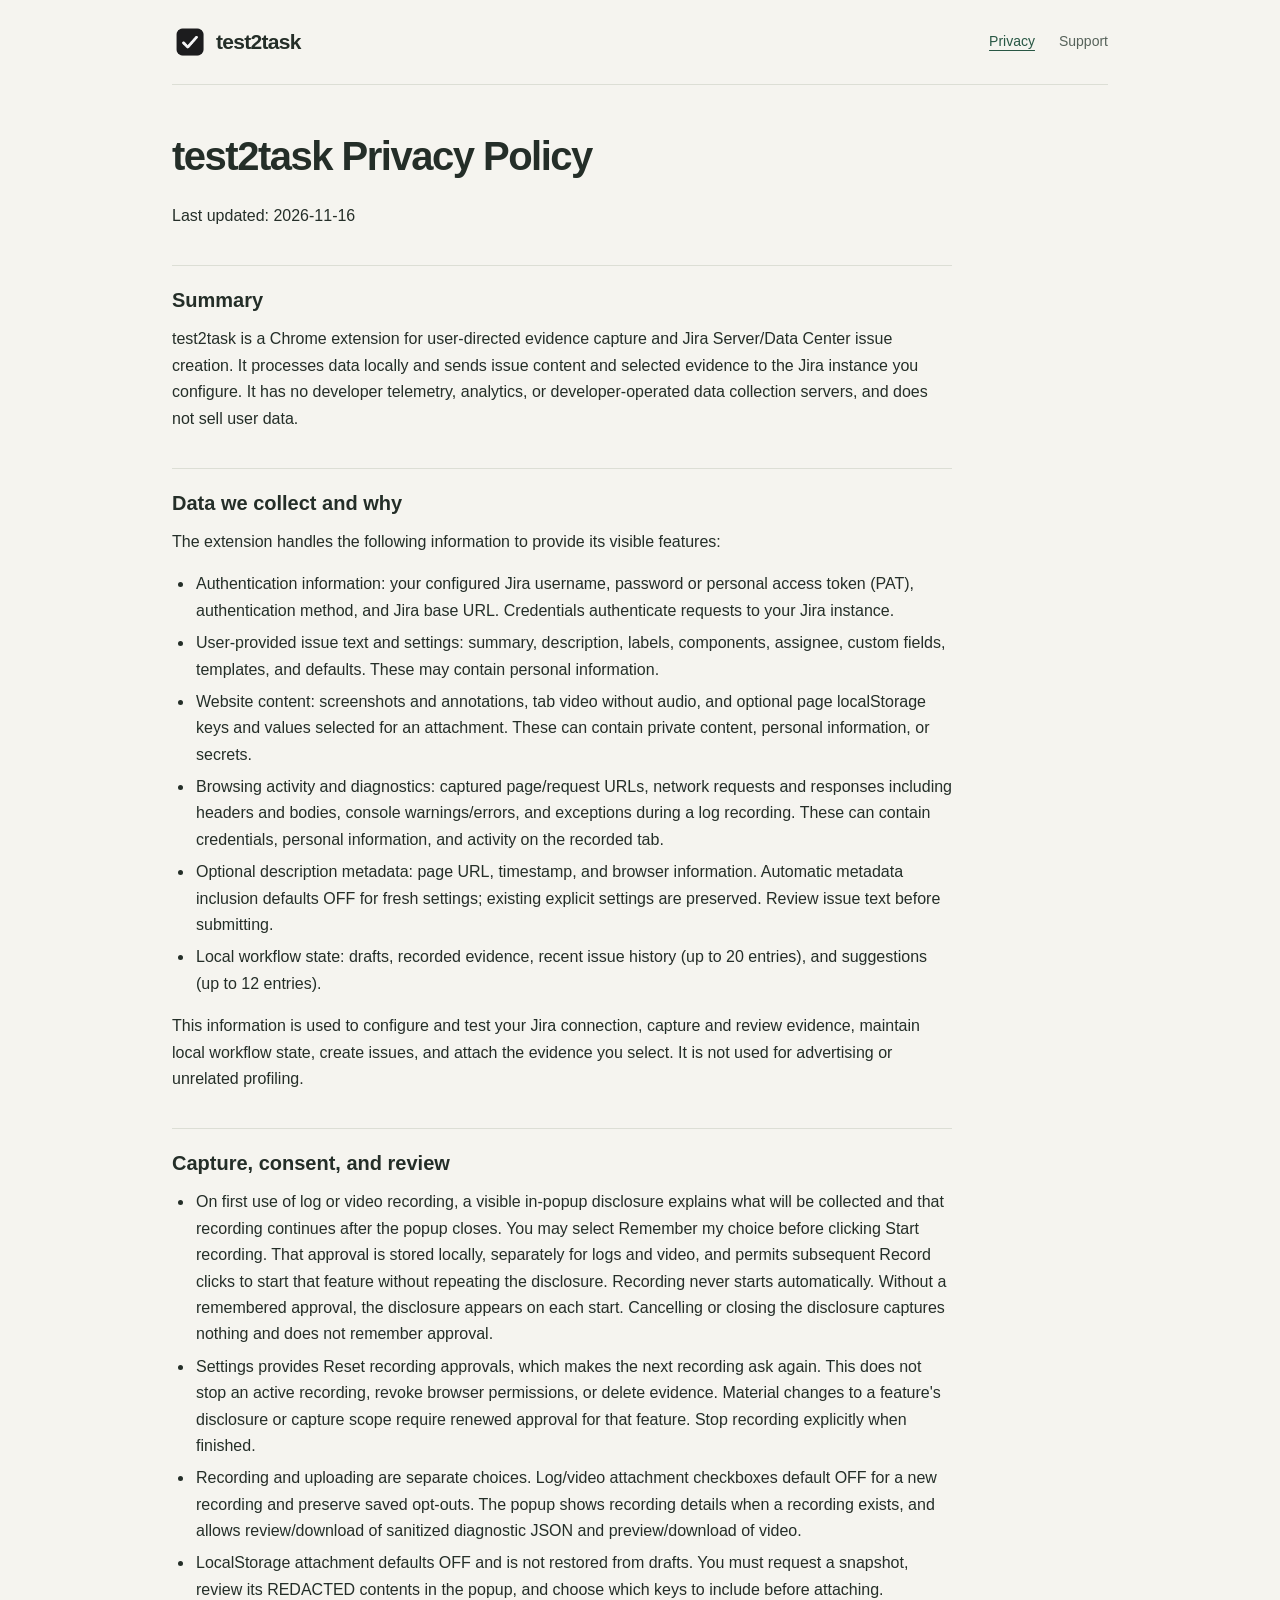
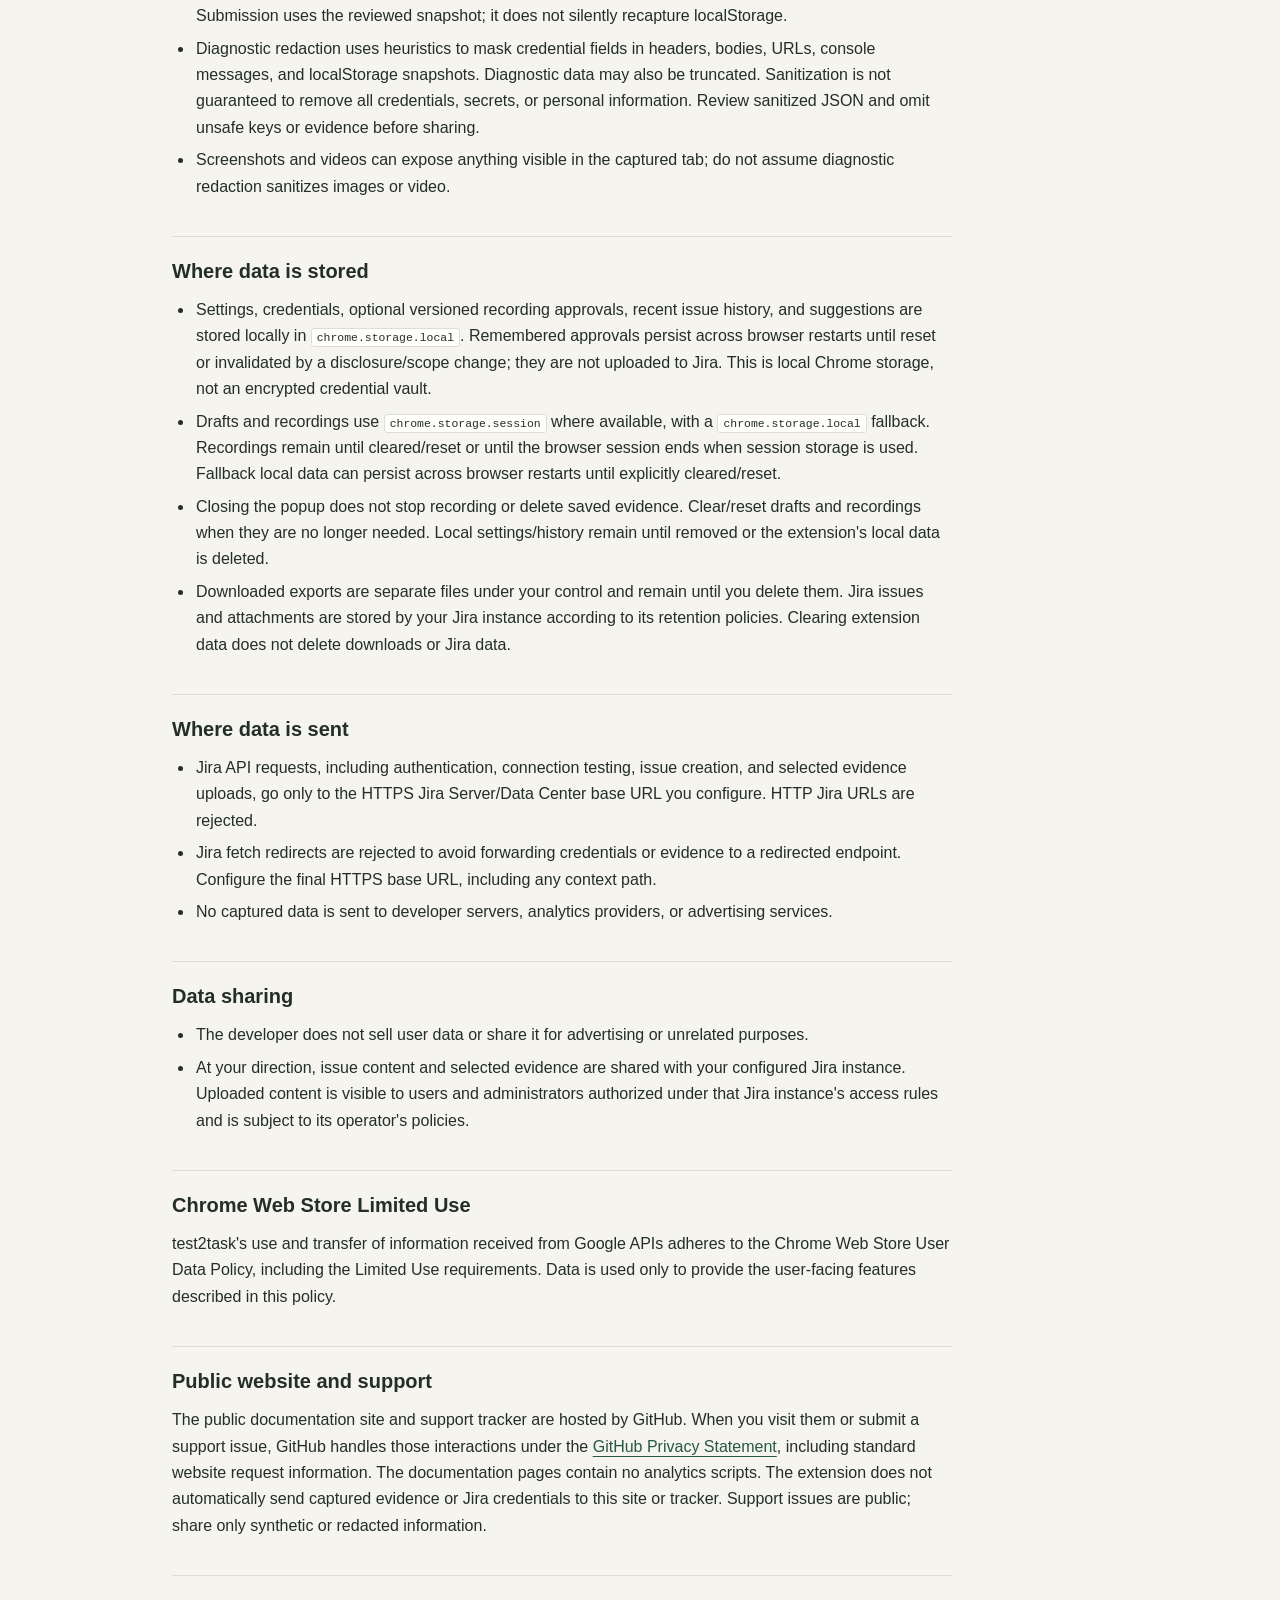
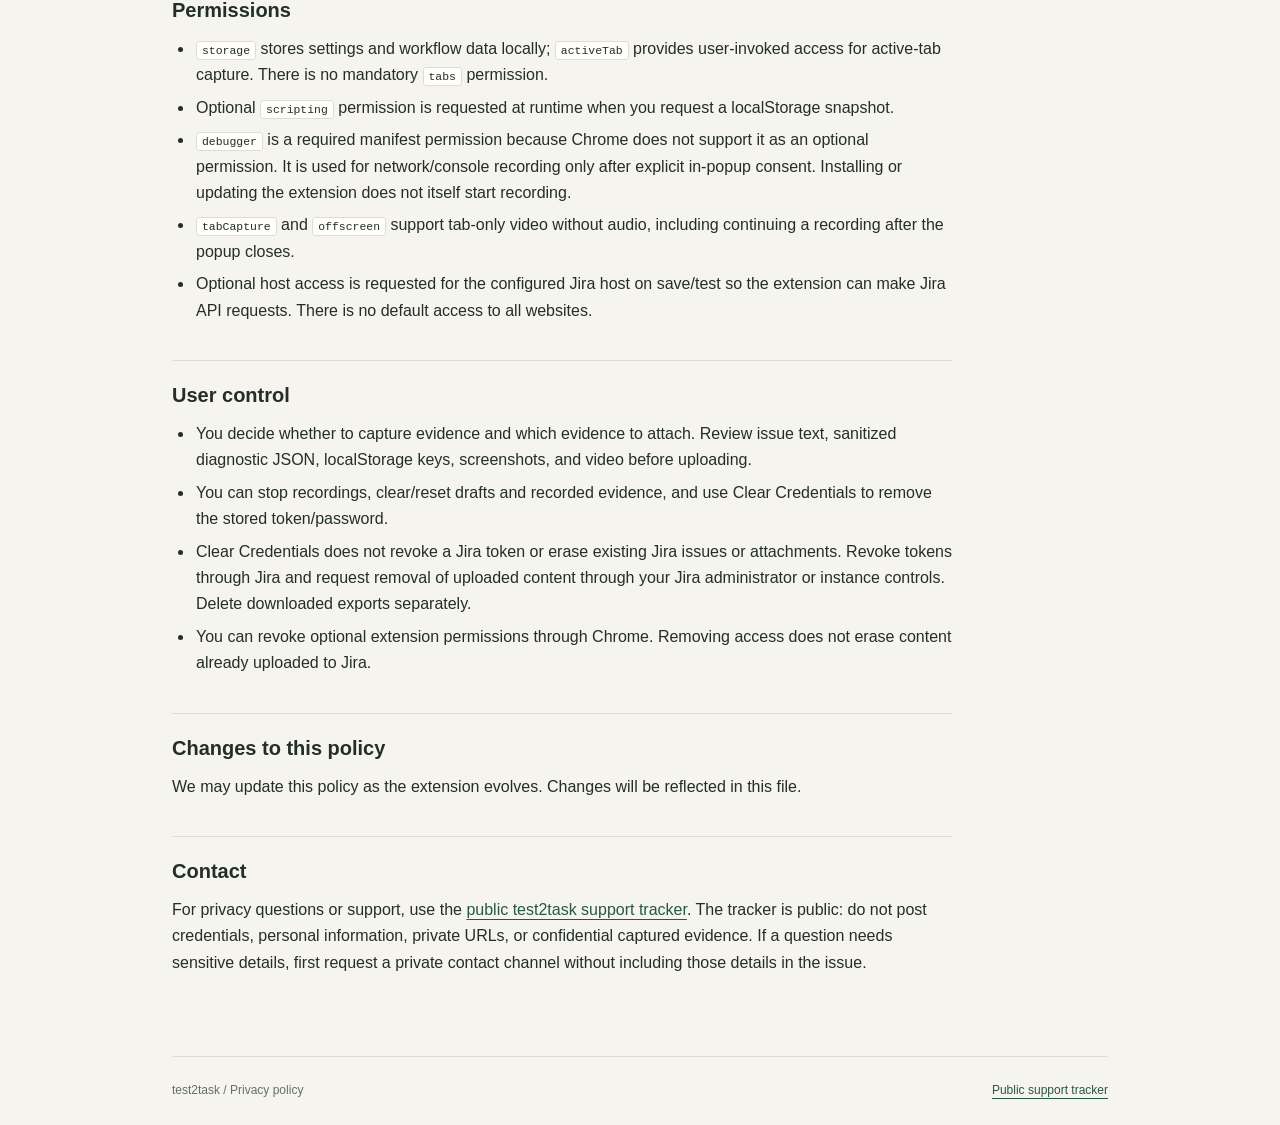
==== privacy.html @ b6545679 "Add public privacy and support pages" ====
<!doctype html>
<html lang="en">
<head>
  <meta charset="UTF-8">
  <meta name="viewport" content="width=device-width, initial-scale=1">
  <meta name="description" content="The test2task privacy policy: captured evidence, Jira credentials, local storage, permissions, consent, and retention.">
  <title>Privacy Policy | test2task</title>
  <link rel="icon" href="./icon.png" type="image/png">
  <link rel="stylesheet" href="./styles.css">
</head>
<body>
  <a class="skip-link" href="#main">Skip to content</a>
  <header class="site-header"><a class="brand" href="./"><img src="./icon.png" width="36" height="36" alt="">test2task</a><nav aria-label="Main navigation"><a href="./privacy.html" aria-current="page">Privacy</a><a href="./support.html">Support</a></nav></header>
  <main id="main" class="document"><h1>test2task Privacy Policy</h1>
<p>Last updated: 2026-11-16</p>
<h2>Summary</h2>
<p>test2task is a Chrome extension for user-directed evidence capture and Jira Server/Data Center issue creation. It processes data locally and sends issue content and selected evidence to the Jira instance you configure. It has no developer telemetry, analytics, or developer-operated data collection servers, and does not sell user data.</p>
<h2>Data we collect and why</h2>
<p>The extension handles the following information to provide its visible features:</p>
<ul>
<li>Authentication information: your configured Jira username, password or personal access token (PAT), authentication method, and Jira base URL. Credentials authenticate requests to your Jira instance.</li>
<li>User-provided issue text and settings: summary, description, labels, components, assignee, custom fields, templates, and defaults. These may contain personal information.</li>
<li>Website content: screenshots and annotations, tab video without audio, and optional page localStorage keys and values selected for an attachment. These can contain private content, personal information, or secrets.</li>
<li>Browsing activity and diagnostics: captured page/request URLs, network requests and responses including headers and bodies, console warnings/errors, and exceptions during a log recording. These can contain credentials, personal information, and activity on the recorded tab.</li>
<li>Optional description metadata: page URL, timestamp, and browser information. Automatic metadata inclusion defaults OFF for fresh settings; existing explicit settings are preserved. Review issue text before submitting.</li>
<li>Local workflow state: drafts, recorded evidence, recent issue history (up to 20 entries), and suggestions (up to 12 entries).</li>
</ul>
<p>This information is used to configure and test your Jira connection, capture and review evidence, maintain local workflow state, create issues, and attach the evidence you select. It is not used for advertising or unrelated profiling.</p>
<h2>Capture, consent, and review</h2>
<ul>
<li>On first use of log or video recording, a visible in-popup disclosure explains what will be collected and that recording continues after the popup closes. You may select Remember my choice before clicking Start recording. That approval is stored locally, separately for logs and video, and permits subsequent Record clicks to start that feature without repeating the disclosure. Recording never starts automatically. Without a remembered approval, the disclosure appears on each start. Cancelling or closing the disclosure captures nothing and does not remember approval.</li>
<li>Settings provides Reset recording approvals, which makes the next recording ask again. This does not stop an active recording, revoke browser permissions, or delete evidence. Material changes to a feature&#39;s disclosure or capture scope require renewed approval for that feature. Stop recording explicitly when finished.</li>
<li>Recording and uploading are separate choices. Log/video attachment checkboxes default OFF for a new recording and preserve saved opt-outs. The popup shows recording details when a recording exists, and allows review/download of sanitized diagnostic JSON and preview/download of video.</li>
<li>LocalStorage attachment defaults OFF and is not restored from drafts. You must request a snapshot, review its REDACTED contents in the popup, and choose which keys to include before attaching. Submission uses the reviewed snapshot; it does not silently recapture localStorage.</li>
<li>Diagnostic redaction uses heuristics to mask credential fields in headers, bodies, URLs, console messages, and localStorage snapshots. Diagnostic data may also be truncated. Sanitization is not guaranteed to remove all credentials, secrets, or personal information. Review sanitized JSON and omit unsafe keys or evidence before sharing.</li>
<li>Screenshots and videos can expose anything visible in the captured tab; do not assume diagnostic redaction sanitizes images or video.</li>
</ul>
<h2>Where data is stored</h2>
<ul>
<li>Settings, credentials, optional versioned recording approvals, recent issue history, and suggestions are stored locally in <code>chrome.storage.local</code>. Remembered approvals persist across browser restarts until reset or invalidated by a disclosure/scope change; they are not uploaded to Jira. This is local Chrome storage, not an encrypted credential vault.</li>
<li>Drafts and recordings use <code>chrome.storage.session</code> where available, with a <code>chrome.storage.local</code> fallback. Recordings remain until cleared/reset or until the browser session ends when session storage is used. Fallback local data can persist across browser restarts until explicitly cleared/reset.</li>
<li>Closing the popup does not stop recording or delete saved evidence. Clear/reset drafts and recordings when they are no longer needed. Local settings/history remain until removed or the extension&#39;s local data is deleted.</li>
<li>Downloaded exports are separate files under your control and remain until you delete them. Jira issues and attachments are stored by your Jira instance according to its retention policies. Clearing extension data does not delete downloads or Jira data.</li>
</ul>
<h2>Where data is sent</h2>
<ul>
<li>Jira API requests, including authentication, connection testing, issue creation, and selected evidence uploads, go only to the HTTPS Jira Server/Data Center base URL you configure. HTTP Jira URLs are rejected.</li>
<li>Jira fetch redirects are rejected to avoid forwarding credentials or evidence to a redirected endpoint. Configure the final HTTPS base URL, including any context path.</li>
<li>No captured data is sent to developer servers, analytics providers, or advertising services.</li>
</ul>
<h2>Data sharing</h2>
<ul>
<li>The developer does not sell user data or share it for advertising or unrelated purposes.</li>
<li>At your direction, issue content and selected evidence are shared with your configured Jira instance. Uploaded content is visible to users and administrators authorized under that Jira instance&#39;s access rules and is subject to its operator&#39;s policies.</li>
</ul>
<h2>Chrome Web Store Limited Use</h2>
<p>test2task&#39;s use and transfer of information received from Google APIs adheres to the Chrome Web Store User Data Policy, including the Limited Use requirements. Data is used only to provide the user-facing features described in this policy.</p>
<h2>Public website and support</h2>
<p>The public documentation site and support tracker are hosted by GitHub. When you visit them or submit a support issue, GitHub handles those interactions under the <a href="https://docs.github.com/en/site-policy/privacy-policies/github-general-privacy-statement">GitHub Privacy Statement</a>, including standard website request information. The documentation pages contain no analytics scripts. The extension does not automatically send captured evidence or Jira credentials to this site or tracker. Support issues are public; share only synthetic or redacted information.</p>
<h2>Permissions</h2>
<ul>
<li><code>storage</code> stores settings and workflow data locally; <code>activeTab</code> provides user-invoked access for active-tab capture. There is no mandatory <code>tabs</code> permission.</li>
<li>Optional <code>scripting</code> permission is requested at runtime when you request a localStorage snapshot.</li>
<li><code>debugger</code> is a required manifest permission because Chrome does not support it as an optional permission. It is used for network/console recording only after explicit in-popup consent. Installing or updating the extension does not itself start recording.</li>
<li><code>tabCapture</code> and <code>offscreen</code> support tab-only video without audio, including continuing a recording after the popup closes.</li>
<li>Optional host access is requested for the configured Jira host on save/test so the extension can make Jira API requests. There is no default access to all websites.</li>
</ul>
<h2>User control</h2>
<ul>
<li>You decide whether to capture evidence and which evidence to attach. Review issue text, sanitized diagnostic JSON, localStorage keys, screenshots, and video before uploading.</li>
<li>You can stop recordings, clear/reset drafts and recorded evidence, and use Clear Credentials to remove the stored token/password.</li>
<li>Clear Credentials does not revoke a Jira token or erase existing Jira issues or attachments. Revoke tokens through Jira and request removal of uploaded content through your Jira administrator or instance controls. Delete downloaded exports separately.</li>
<li>You can revoke optional extension permissions through Chrome. Removing access does not erase content already uploaded to Jira.</li>
</ul>
<h2>Changes to this policy</h2>
<p>We may update this policy as the extension evolves. Changes will be reflected in this file.</p>
<h2>Contact</h2>
<p>For privacy questions or support, use the <a href="https://github.com/baransonmez/test2task-site/issues">public test2task support tracker</a>. The tracker is public: do not post credentials, personal information, private URLs, or confidential captured evidence. If a question needs sensitive details, first request a private contact channel without including those details in the issue.</p></main>
  <footer class="site-footer"><span>test2task / Privacy policy</span><a href="https://github.com/baransonmez/test2task-site/issues">Public support tracker</a></footer>
</body>
</html>
---- styles.css ----
:root {
  color-scheme: light;
  font-family: -apple-system, BlinkMacSystemFont, 'Segoe UI', sans-serif;
  color: #242e28;
  background: #f5f4ef;
  line-height: 1.65;
  --line: #dcded5;
  --accent: #285744;
}
* {
  box-sizing: border-box;
}
body {
  max-width: 1000px;
  margin: 0 auto;
  padding: 0 32px;
}
a {
  color: var(--accent);
  text-underline-offset: 4px;
}
a:hover {
  text-decoration-thickness: 2px;
}
:focus-visible {
  outline: 2px solid var(--accent);
  outline-offset: 4px;
}
.skip-link {
  position: absolute;
  top: 0;
  left: -10000px;
  padding: 8px 16px;
  background: white;
}
.skip-link:focus {
  left: 16px;
  z-index: 1;
}
.site-header,
.site-footer {
  display: flex;
  align-items: center;
  justify-content: space-between;
  gap: 20px;
}
.site-header {
  padding: 24px 0;
  border-bottom: 1px solid var(--line);
}
.brand {
  display: inline-flex;
  align-items: center;
  gap: 8px;
  color: #242e28;
  font-size: 21px;
  font-weight: 700;
  letter-spacing: -0.7px;
  text-decoration: none;
}
.brand img {
  display: block;
}
nav {
  display: flex;
  gap: 24px;
  font-size: 14px;
}
nav a {
  color: #56625a;
  text-decoration: none;
}
nav a[aria-current] {
  color: var(--accent);
  text-decoration: underline;
}
.home {
  padding: 64px 0 40px;
}
.eyebrow {
  margin: 0 0 18px;
  color: #5c6d60;
  font:
    11px ui-monospace,
    monospace;
  letter-spacing: 1.5px;
}
h1 {
  margin: 0 0 24px;
  font-size: clamp(36px, 6vw, 66px);
  line-height: 1.06;
  letter-spacing: -2.5px;
  font-weight: 650;
}
.intro {
  max-width: 680px;
  font-size: 19px;
  color: #56625a;
  margin: 0 0 28px;
}
.home-links {
  display: flex;
  align-items: center;
  gap: 24px;
  flex-wrap: wrap;
}
.button {
  display: inline-block;
  padding: 10px 18px;
  border-radius: 5px;
  background: var(--accent);
  color: #fff;
  text-decoration: none;
  font-size: 14px;
  font-weight: 600;
}
.button:hover {
  background: #1d4233;
}
.text-link {
  font-size: 14px;
}
.principles {
  display: grid;
  grid-template-columns: repeat(3, minmax(0, 1fr));
  gap: 28px;
  margin-top: 64px;
  padding-top: 28px;
  border-top: 1px solid var(--line);
}
.principles h2 {
  margin: 0 0 10px;
  font-size: 16px;
  letter-spacing: -0.2px;
}
.principles p {
  color: #56625a;
  font-size: 14px;
  margin: 0;
}
.document {
  max-width: 780px;
  padding: 48px 0;
  overflow-wrap: anywhere;
}
.document h1 {
  font-size: 40px;
  letter-spacing: -1.5px;
  line-height: 1.15;
}
.document h2 {
  margin: 36px 0 12px;
  padding-top: 20px;
  border-top: 1px solid var(--line);
  font-size: 20px;
  line-height: 1.4;
}
.document p,
.document ul {
  margin: 0 0 16px;
}
.document ul {
  padding-left: 22px;
}
.document li {
  padding-left: 2px;
  margin: 6px 0;
}
code {
  padding: 2px 5px;
  border: 1px solid var(--line);
  border-radius: 3px;
  background: #fffefa;
  font-size: 0.88em;
  overflow-wrap: anywhere;
}
.notice {
  margin: 28px 0;
  padding: 16px 20px;
  border-left: 3px solid var(--accent);
  background: #eaf0e7;
  font-size: 14px;
}
.notice strong {
  display: block;
  margin-bottom: 6px;
}
.site-footer {
  padding: 24px 0;
  margin-top: 16px;
  border-top: 1px solid var(--line);
  color: #647068;
  font-size: 12px;
}
@media (max-width: 640px) {
  body {
    padding: 0 20px;
  }
  .home {
    padding-top: 40px;
  }
  h1 {
    letter-spacing: -1.5px;
  }
  .principles {
    grid-template-columns: 1fr;
    margin-top: 40px;
    gap: 24px;
  }
  .site-footer {
    align-items: flex-start;
    flex-direction: column;
    gap: 10px;
  }
  .document {
    padding-top: 32px;
  }
  .document h1 {
    font-size: 32px;
  }
  .intro {
    font-size: 17px;
  }
}
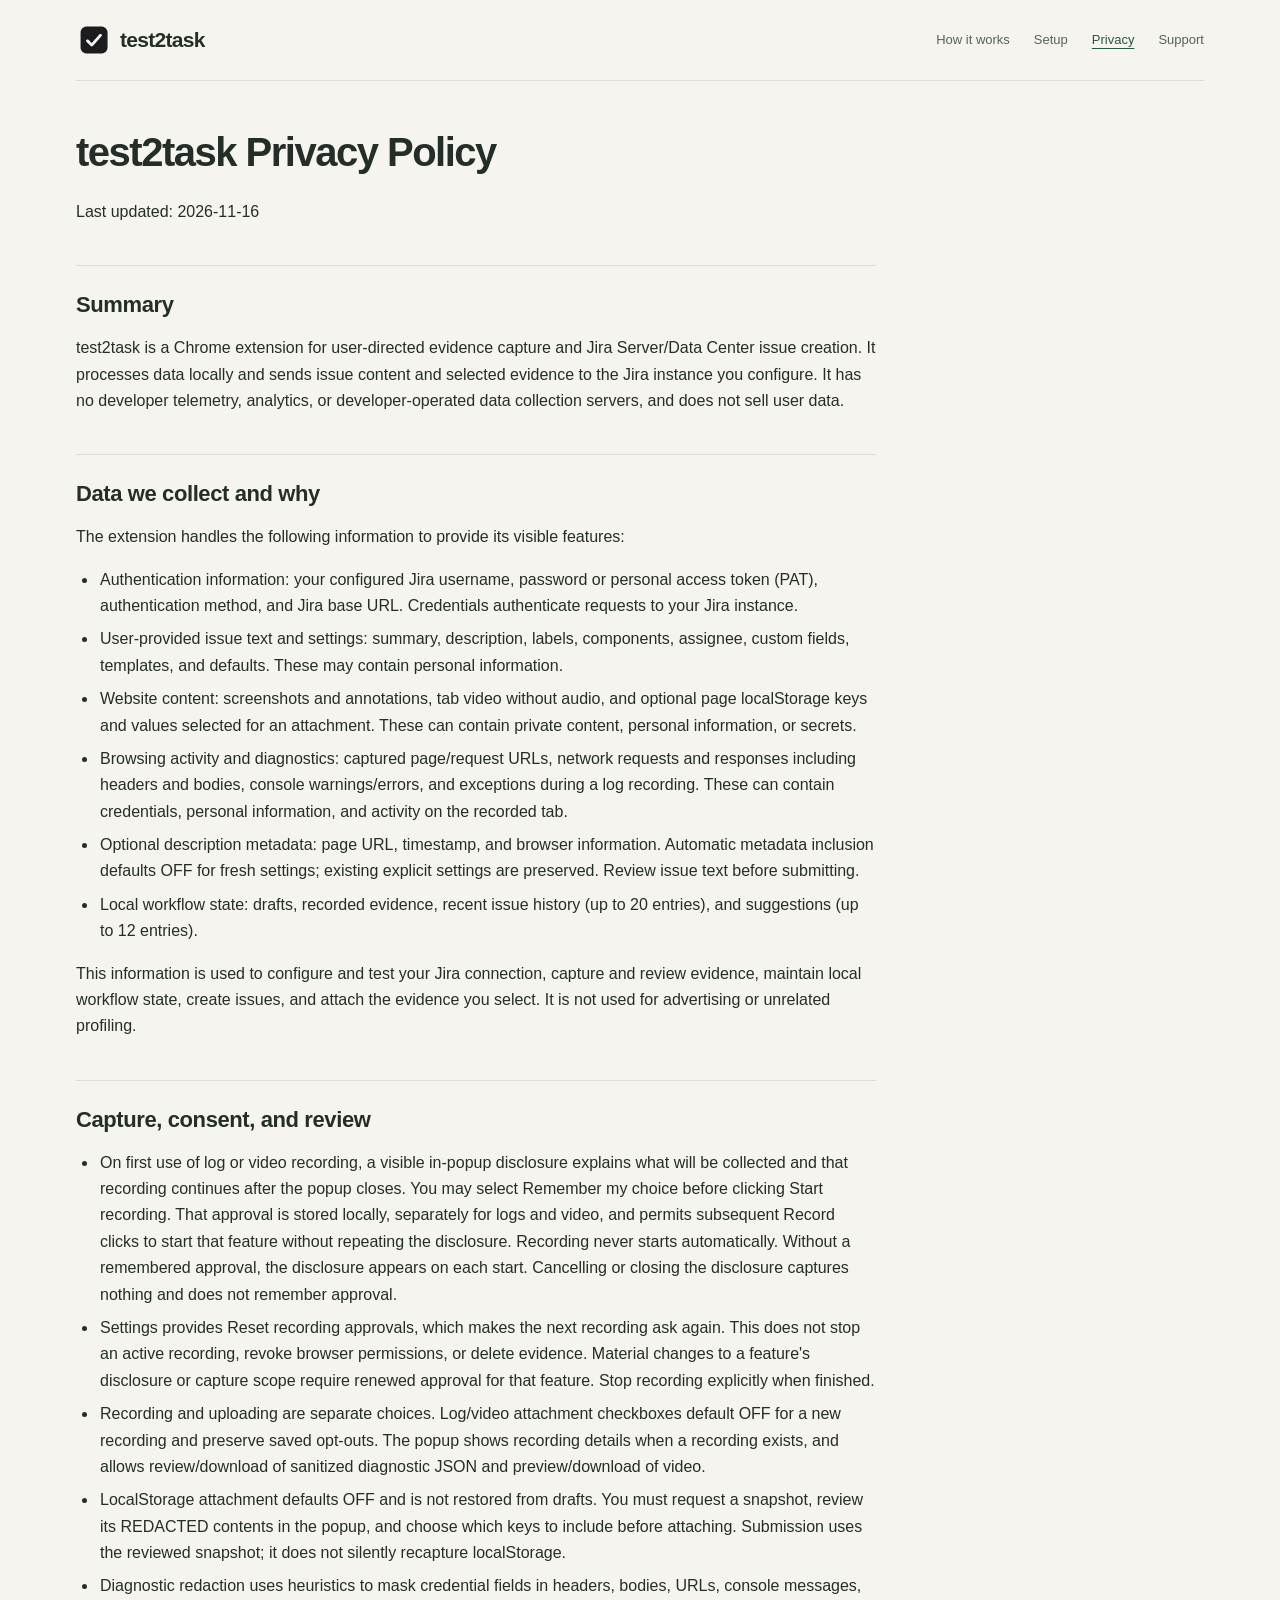
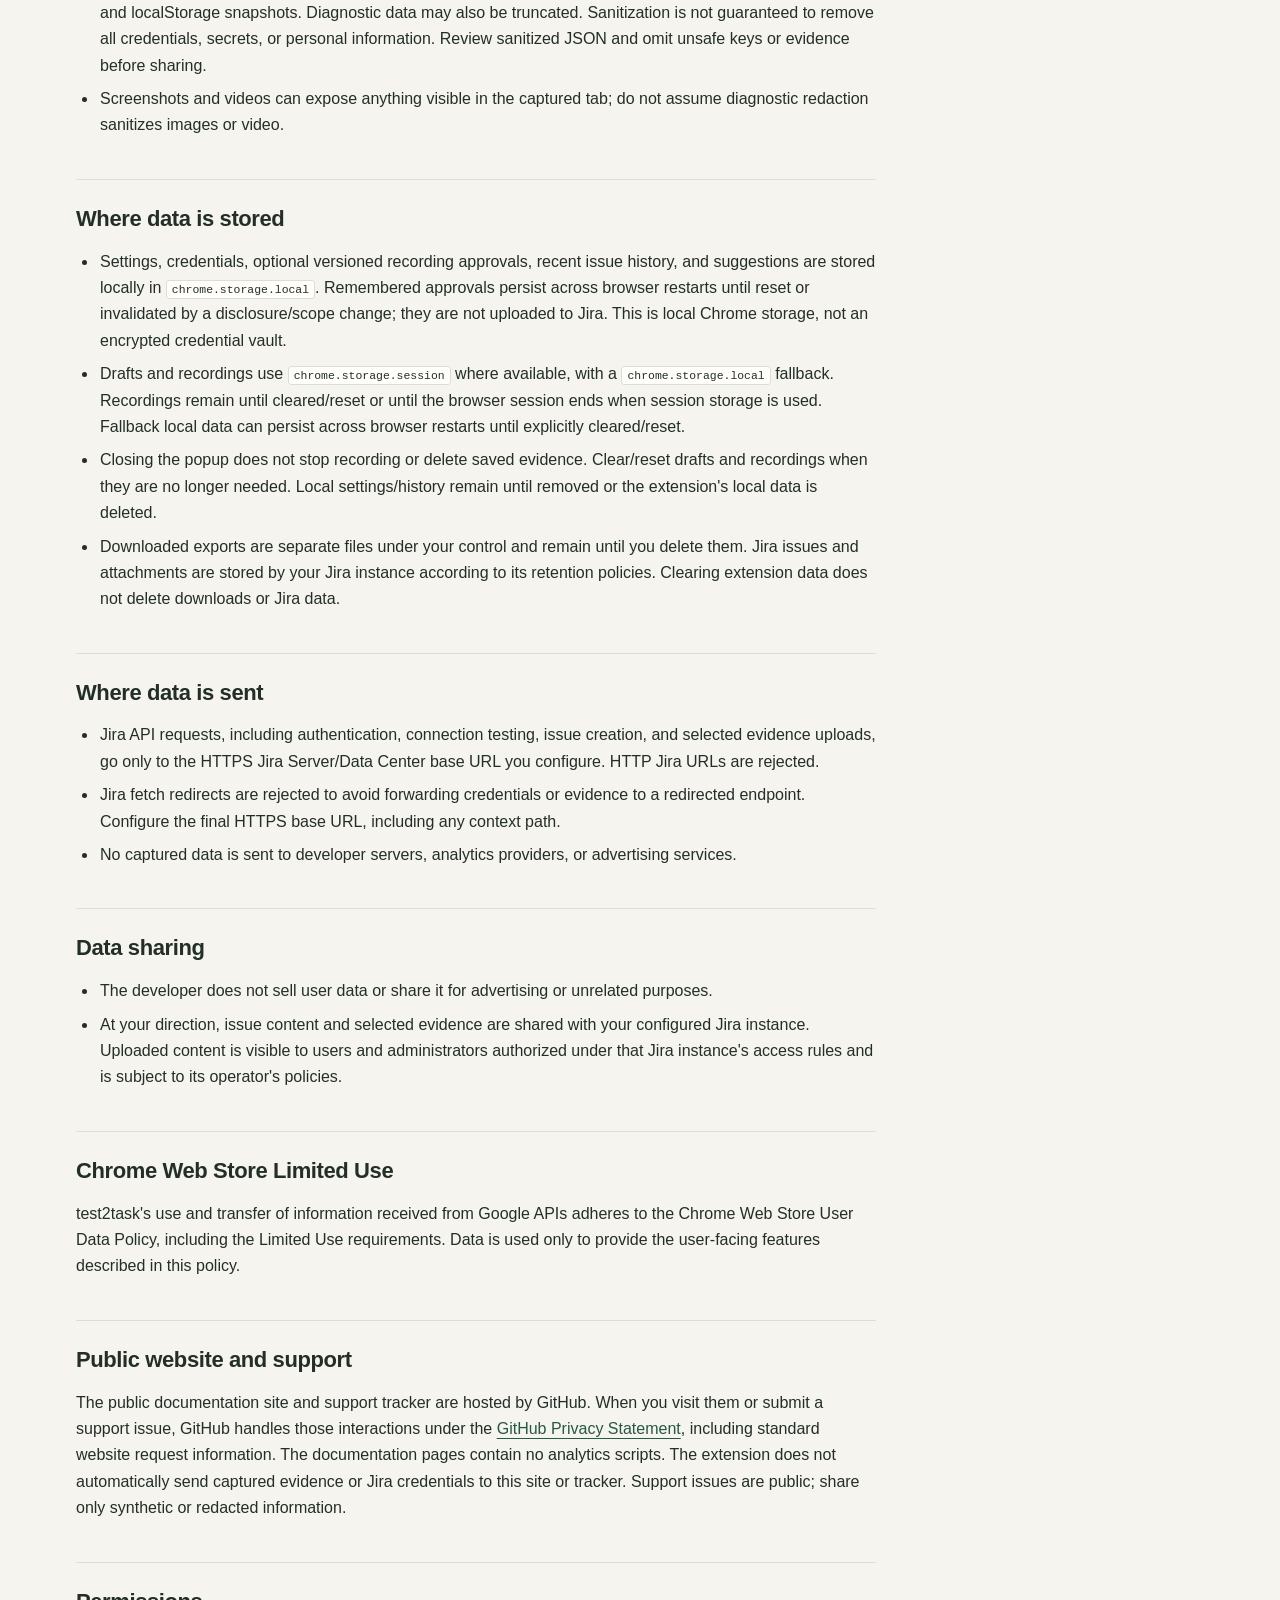
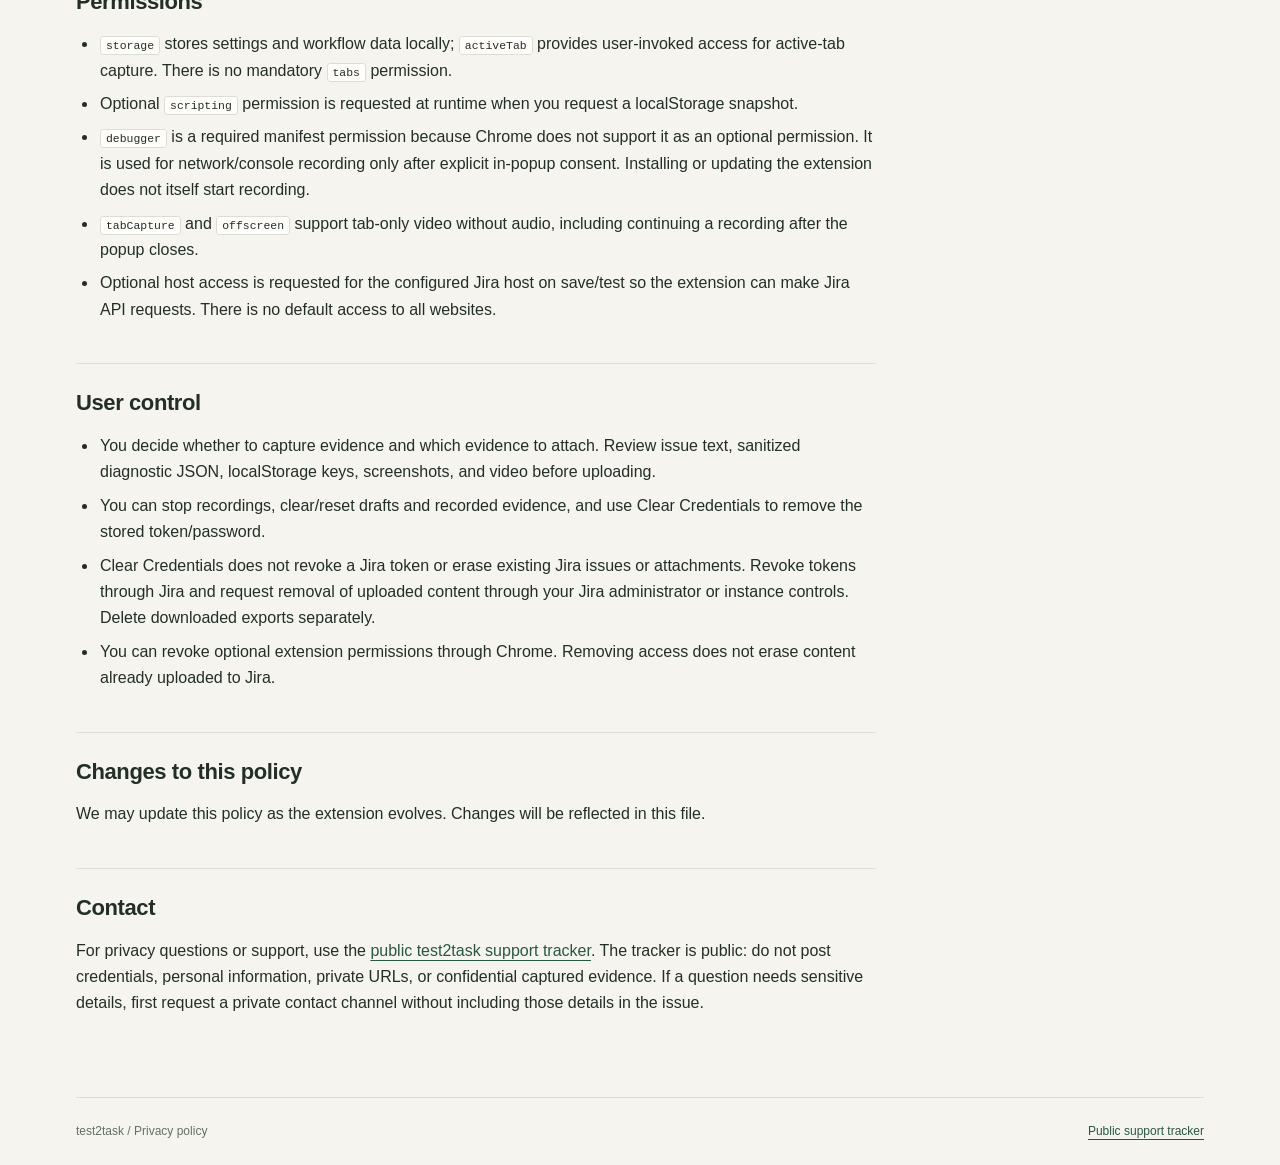
==== commit 4d7cc49a: "Improve product walkthrough and setup guide" ====
--- a/privacy.html
+++ b/privacy.html
@@ -10,7 +10,7 @@
 </head>
 <body>
   <a class="skip-link" href="#main">Skip to content</a>
-  <header class="site-header"><a class="brand" href="./"><img src="./icon.png" width="36" height="36" alt="">test2task</a><nav aria-label="Main navigation"><a href="./privacy.html" aria-current="page">Privacy</a><a href="./support.html">Support</a></nav></header>
+  <header class="site-header"><a class="brand" href="./" aria-label="test2task home"><img src="./icon.png" width="36" height="36" alt="">test2task</a><nav aria-label="Main navigation"><a href="./#how-it-works">How it works</a><a href="./support.html#setup">Setup</a><a href="./privacy.html" aria-current="page">Privacy</a><a href="./support.html">Support</a></nav></header>
   <main id="main" class="document"><h1>test2task Privacy Policy</h1>
 <p>Last updated: 2026-11-16</p>
 <h2>Summary</h2>
--- a/styles.css
+++ b/styles.css
@@ -6,14 +6,18 @@
   line-height: 1.65;
   --line: #dcded5;
   --accent: #285744;
+  --muted: #56625a;
 }
 * {
   box-sizing: border-box;
 }
+html {
+  scroll-padding-top: 24px;
+}
 body {
-  max-width: 1000px;
+  max-width: 1200px;
   margin: 0 auto;
-  padding: 0 32px;
+  padding: 0 36px;
 }
 a {
   color: var(--accent);
@@ -42,10 +46,10 @@
   display: flex;
   align-items: center;
   justify-content: space-between;
-  gap: 20px;
+  gap: 24px;
 }
 .site-header {
-  padding: 24px 0;
+  padding: 22px 0;
   border-bottom: 1px solid var(--line);
 }
 .brand {
@@ -57,17 +61,19 @@
   font-weight: 700;
   letter-spacing: -0.7px;
   text-decoration: none;
+  white-space: nowrap;
 }
 .brand img {
   display: block;
 }
 nav {
   display: flex;
-  gap: 24px;
-  font-size: 14px;
+  flex-wrap: wrap;
+  gap: 10px 24px;
+  font-size: 13px;
 }
 nav a {
-  color: #56625a;
+  color: var(--muted);
   text-decoration: none;
 }
 nav a[aria-current] {
@@ -75,44 +81,62 @@
   text-decoration: underline;
 }
 .home {
-  padding: 64px 0 40px;
+  padding-bottom: 24px;
 }
 .eyebrow {
-  margin: 0 0 18px;
+  margin: 0 0 16px;
   color: #5c6d60;
   font:
     11px ui-monospace,
     monospace;
-  letter-spacing: 1.5px;
+  letter-spacing: 1.3px;
+  line-height: 1.6;
 }
 h1 {
   margin: 0 0 24px;
-  font-size: clamp(36px, 6vw, 66px);
-  line-height: 1.06;
-  letter-spacing: -2.5px;
+  font-size: clamp(40px, 5vw, 64px);
+  line-height: 1.08;
+  letter-spacing: -2.3px;
   font-weight: 650;
 }
 .intro {
   max-width: 680px;
-  font-size: 19px;
-  color: #56625a;
-  margin: 0 0 28px;
+  font-size: 18px;
+  color: var(--muted);
+  margin: 0 0 26px;
+}
+.hero-grid {
+  display: grid;
+  grid-template-columns: minmax(0, 1fr) minmax(300px, 430px);
+  align-items: center;
+  gap: 64px;
+  padding: 56px 0 40px;
+}
+.hero-note {
+  max-width: 440px;
+  margin: 22px 0 0;
+  color: var(--muted);
+  font-size: 12px;
 }
 .home-links {
   display: flex;
   align-items: center;
-  gap: 24px;
+  gap: 16px 22px;
   flex-wrap: wrap;
 }
 .button {
-  display: inline-block;
-  padding: 10px 18px;
+  display: inline-flex;
+  align-items: center;
+  justify-content: center;
+  gap: 12px;
+  padding: 11px 18px;
   border-radius: 5px;
   background: var(--accent);
   color: #fff;
   text-decoration: none;
   font-size: 14px;
   font-weight: 600;
+  line-height: 1.5;
 }
 .button:hover {
   background: #1d4233;
@@ -120,26 +144,248 @@
 .text-link {
   font-size: 14px;
 }
-.principles {
+figure {
+  margin: 0;
+  min-width: 0;
+}
+figure img {
+  display: block;
+  width: 100%;
+  height: auto;
+  border: 1px solid #cbd4c7;
+  border-radius: 5px;
+  background: white;
+}
+figure > a {
+  display: block;
+  border-radius: 5px;
+}
+figcaption {
+  margin-top: 10px;
+  font-size: 11px;
+  color: #647068;
+  line-height: 1.6;
+}
+figcaption a {
+  white-space: nowrap;
+}
+.product-shot {
+  width: 100%;
+  max-width: 430px;
+  justify-self: end;
+}
+.compatibility {
+  display: flex;
+  align-items: baseline;
+  flex-wrap: wrap;
+  gap: 8px 24px;
+  padding: 16px 0;
+  border-top: 1px solid var(--line);
+  border-bottom: 1px solid var(--line);
+  color: var(--muted);
+  font-size: 12px;
+}
+.compatibility strong {
+  color: #242e28;
+  font-size: 13px;
+}
+.compatibility-limit {
+  color: #844832;
+}
+.site-section {
+  padding: 56px 0;
+  border-bottom: 1px solid var(--line);
+}
+.home h2 {
+  margin: 0 0 16px;
+  font-size: clamp(26px, 3vw, 35px);
+  font-weight: 600;
+  line-height: 1.2;
+  letter-spacing: -1px;
+}
+.section-intro > p:last-child {
+  max-width: 420px;
+  margin: 0;
+  color: var(--muted);
+}
+#how-it-works {
   display: grid;
-  grid-template-columns: repeat(3, minmax(0, 1fr));
+  grid-template-columns: 0.85fr 1.15fr;
+  gap: 72px;
+}
+.workflow {
+  list-style: none;
+  margin: 0;
+  padding: 0;
+}
+.workflow li {
+  display: grid;
+  grid-template-columns: 36px minmax(0, 1fr);
+  gap: 16px;
+  padding: 20px 0;
+  border-top: 1px solid var(--line);
+}
+.workflow li:first-child {
+  border-top: 0;
+  padding-top: 0;
+}
+.workflow li:last-child {
+  padding-bottom: 0;
+}
+.step-number {
+  color: #728272;
+  font:
+    12px/1.6 ui-monospace,
+    monospace;
+  padding-top: 3px;
+}
+.workflow h3 {
+  margin: 0 0 6px;
+  font-size: 17px;
+  font-weight: 600;
+}
+.workflow p {
+  margin: 0;
+  color: var(--muted);
+  font-size: 14px;
+}
+.workflow a {
+  display: inline-block;
+  margin-top: 8px;
+  font-size: 13px;
+}
+.section-heading {
+  display: flex;
+  align-items: flex-end;
+  justify-content: space-between;
+  gap: 36px;
+  margin-bottom: 26px;
+}
+.section-heading h2 {
+  margin-bottom: 0;
+}
+.section-heading > p {
+  max-width: 340px;
+  margin: 0;
+  color: var(--muted);
+  font-size: 15px;
+}
+.evidence-layout {
+  display: grid;
+  grid-template-columns: 1.55fr 1fr;
+  align-items: start;
+  gap: 36px;
+}
+.feature-list {
+  margin: 0;
+}
+.feature-list > div {
+  padding: 18px 0;
+  border-bottom: 1px solid var(--line);
+}
+.feature-list > div:first-child {
+  padding-top: 0;
+}
+.feature-list > div:last-child {
+  border-bottom: 0;
+  padding-bottom: 0;
+}
+.feature-list dt {
+  font-size: 16px;
+  font-weight: 600;
+}
+.feature-list dd {
+  margin: 5px 0 0;
+  font-size: 14px;
+  color: var(--muted);
+}
+.review-layout {
+  display: grid;
+  grid-template-columns: minmax(0, 1fr) 380px;
+  align-items: center;
+  gap: 80px;
+}
+.review-copy > p:not(.eyebrow) {
+  color: var(--muted);
+}
+.review-points {
+  margin: 24px 0;
+  padding-left: 20px;
+}
+.review-points li {
+  margin: 12px 0;
+  padding-left: 3px;
+  font-size: 14px;
+  color: var(--muted);
+}
+.review-points strong {
+  color: #242e28;
+  font-weight: 600;
+}
+.diagnostic-shot {
+  max-width: 380px;
+  width: 100%;
+  justify-self: end;
+}
+.faq-section {
+  display: grid;
+  grid-template-columns: 0.8fr 1.2fr;
+  gap: 72px;
+}
+.faq-list {
+  min-width: 0;
+}
+.faq-list details {
+  border-bottom: 1px solid var(--line);
+}
+.faq-list details:first-child {
+  border-top: 1px solid var(--line);
+}
+.faq-list summary {
+  cursor: pointer;
+  padding: 16px 0;
+  font-size: 15px;
+  line-height: 1.5;
+  font-weight: 550;
+}
+.faq-list summary::marker {
+  color: var(--accent);
+}
+.faq-list details p {
+  margin: 0 0 18px;
+  color: var(--muted);
+  font-size: 14px;
+}
+.next-step {
+  display: flex;
+  align-items: center;
+  justify-content: space-between;
   gap: 28px;
-  margin-top: 64px;
-  padding-top: 28px;
-  border-top: 1px solid var(--line);
-}
-.principles h2 {
-  margin: 0 0 10px;
-  font-size: 16px;
-  letter-spacing: -0.2px;
-}
-.principles p {
-  color: #56625a;
-  font-size: 14px;
-  margin: 0;
+  margin: 40px 0 16px;
+  padding: 28px 30px;
+  border-left: 3px solid var(--accent);
+  background: #eaf0e7;
+}
+.next-step > div {
+  max-width: 680px;
+}
+.next-step h2 {
+  font-size: 26px;
+  margin-bottom: 10px;
+}
+.next-step .eyebrow {
+  margin-bottom: 10px;
+}
+.next-step p:last-child {
+  margin: 0;
+  color: var(--muted);
+  font-size: 14px;
+}
+.next-step .button {
+  flex-shrink: 0;
 }
 .document {
-  max-width: 780px;
+  max-width: 800px;
   padding: 48px 0;
   overflow-wrap: anywhere;
 }
@@ -149,22 +395,45 @@
   line-height: 1.15;
 }
 .document h2 {
-  margin: 36px 0 12px;
-  padding-top: 20px;
+  margin: 40px 0 14px;
+  padding-top: 24px;
   border-top: 1px solid var(--line);
-  font-size: 20px;
+  font-size: 22px;
   line-height: 1.4;
+  letter-spacing: -0.4px;
+}
+.document h3 {
+  margin: 24px 0 8px;
+  font-size: 17px;
 }
 .document p,
-.document ul {
+.document ul,
+.document ol {
   margin: 0 0 16px;
 }
-.document ul {
+.document ul,
+.document ol {
   padding-left: 22px;
 }
 .document li {
   padding-left: 2px;
-  margin: 6px 0;
+  margin: 7px 0;
+}
+.document .guide-steps li {
+  margin: 16px 0;
+}
+.guide-nav {
+  padding: 16px 0;
+  margin: 28px 0 8px;
+  border-top: 1px solid var(--line);
+  border-bottom: 1px solid var(--line);
+}
+.guide-nav a {
+  text-decoration: underline;
+}
+.hint {
+  color: var(--muted);
+  font-size: 13px;
 }
 code {
   padding: 2px 5px;
@@ -192,25 +461,110 @@
   color: #647068;
   font-size: 12px;
 }
-@media (max-width: 640px) {
+.site-footer > div {
+  display: flex;
+  flex-wrap: wrap;
+  gap: 12px 20px;
+}
+@media (max-width: 900px) {
+  .hero-grid {
+    gap: 32px;
+    grid-template-columns: minmax(0, 1fr) 340px;
+  }
+  .hero-copy h1 {
+    font-size: 43px;
+    letter-spacing: -1.6px;
+  }
+  .review-layout {
+    gap: 32px;
+    grid-template-columns: minmax(0, 1fr) 320px;
+  }
+  #how-it-works,
+  .faq-section {
+    gap: 36px;
+  }
+  .evidence-layout {
+    grid-template-columns: 1fr;
+    gap: 26px;
+  }
+  .feature-list {
+    display: grid;
+    grid-template-columns: repeat(2, minmax(0, 1fr));
+    gap: 24px;
+  }
+  .feature-list > div {
+    padding: 0 0 20px;
+  }
+  .feature-list > div:last-child {
+    padding-bottom: 20px;
+    border-bottom: 1px solid var(--line);
+  }
+  .next-step {
+    align-items: flex-start;
+    flex-direction: column;
+  }
+}
+@media (max-width: 700px) {
   body {
     padding: 0 20px;
   }
-  .home {
-    padding-top: 40px;
-  }
-  h1 {
-    letter-spacing: -1.5px;
-  }
-  .principles {
+  .site-header {
+    align-items: flex-start;
+    flex-direction: column;
+    gap: 16px;
+  }
+  .site-header nav {
+    gap: 10px 22px;
+  }
+  .hero-grid {
     grid-template-columns: 1fr;
-    margin-top: 40px;
-    gap: 24px;
+    gap: 32px;
+    padding: 36px 0;
+  }
+  .hero-copy h1 {
+    font-size: clamp(38px, 7vw, 54px);
+  }
+  .product-shot,
+  .diagnostic-shot {
+    justify-self: center;
+  }
+  .hero-note {
+    margin-top: 18px;
+  }
+  .intro {
+    font-size: 17px;
+  }
+  .site-section {
+    padding: 36px 0;
+  }
+  #how-it-works,
+  .review-layout,
+  .faq-section {
+    grid-template-columns: 1fr;
+    gap: 28px;
+  }
+  .section-heading {
+    align-items: flex-start;
+    flex-direction: column;
+    gap: 16px;
+  }
+  .section-heading > p {
+    max-width: none;
+  }
+  .compatibility {
+    gap: 8px 18px;
+  }
+  .compatibility strong {
+    flex-basis: 100%;
+  }
+  .next-step {
+    padding: 22px;
+    margin-top: 32px;
   }
   .site-footer {
     align-items: flex-start;
     flex-direction: column;
-    gap: 10px;
+    gap: 14px;
   }
   .document {
     padding-top: 32px;
@@ -218,7 +572,21 @@
   .document h1 {
     font-size: 32px;
   }
-  .intro {
-    font-size: 17px;
-  }
-}
+}
+@media (max-width: 420px) {
+  .feature-list {
+    grid-template-columns: 1fr;
+    gap: 18px;
+  }
+  .home-links {
+    align-items: flex-start;
+    flex-direction: column;
+  }
+  .hero-copy h1 {
+    font-size: 38px;
+  }
+  .workflow li {
+    grid-template-columns: 26px minmax(0, 1fr);
+    gap: 12px;
+  }
+}
